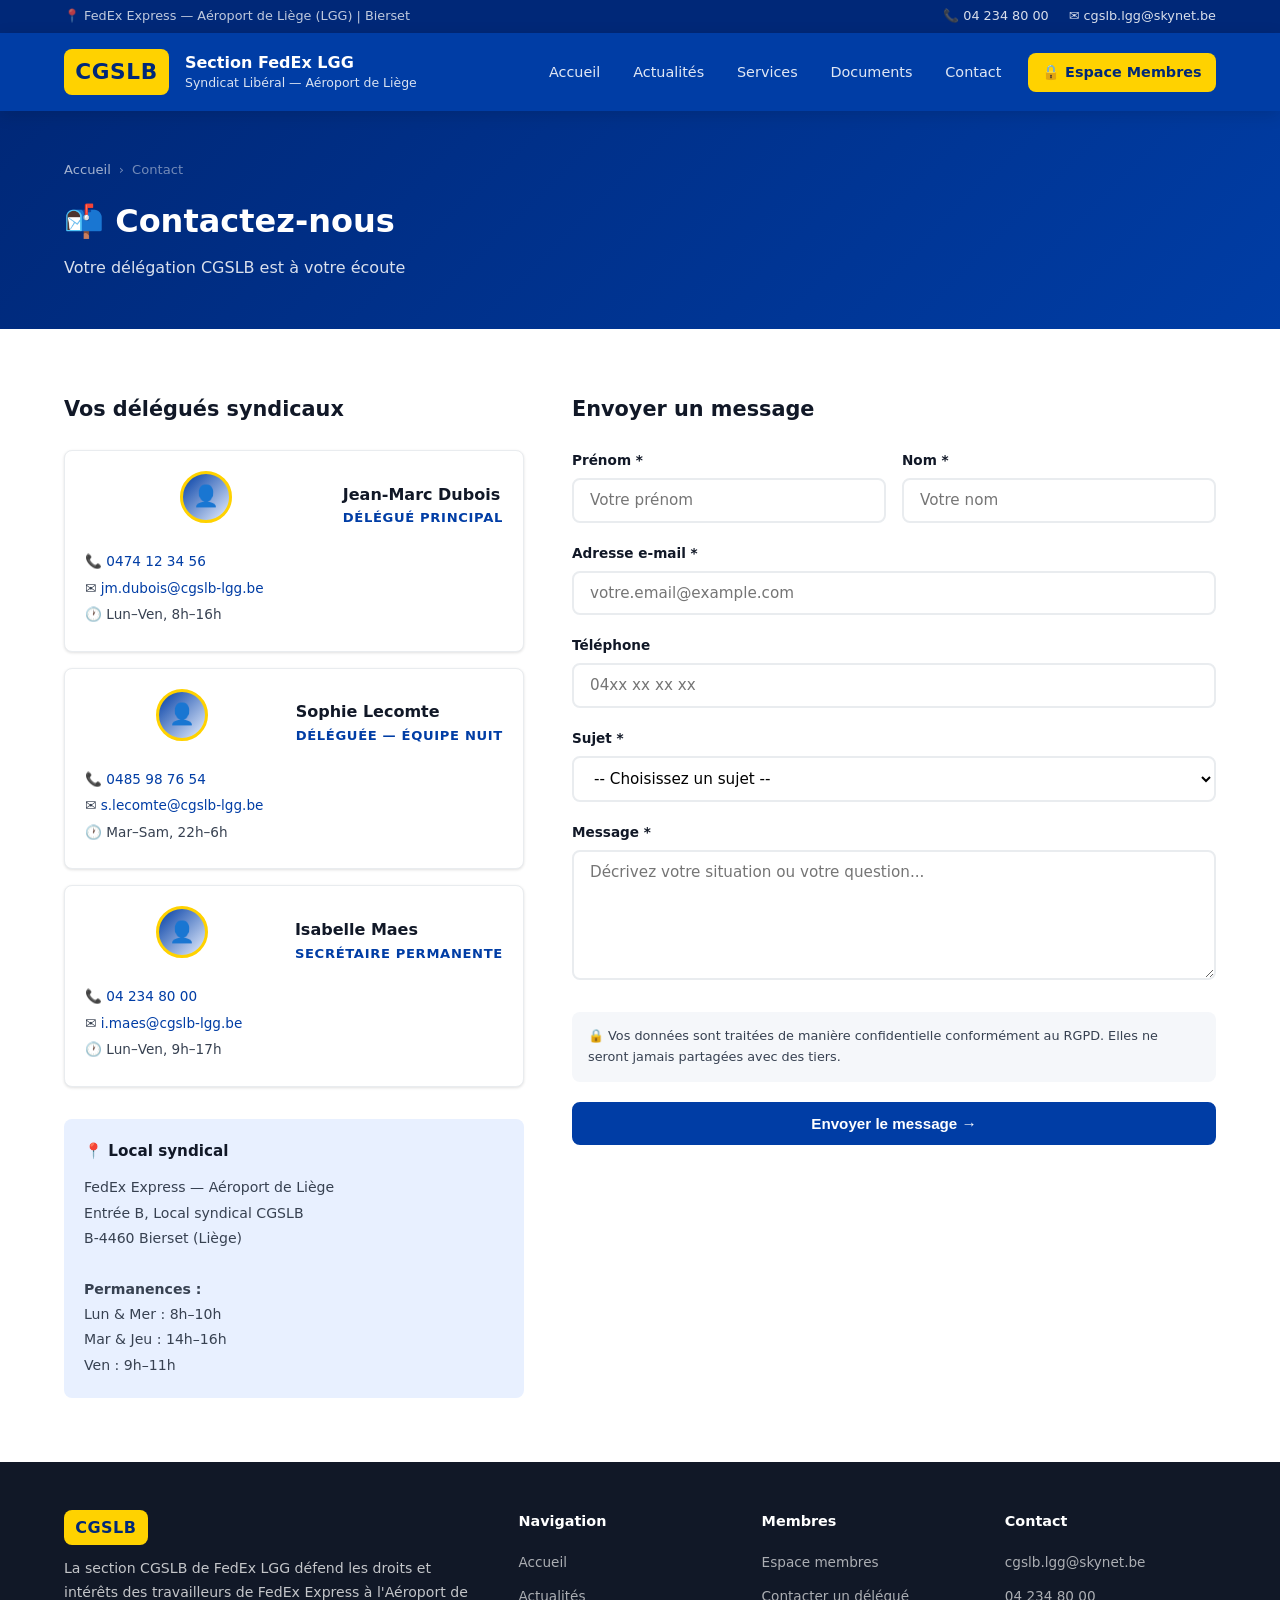
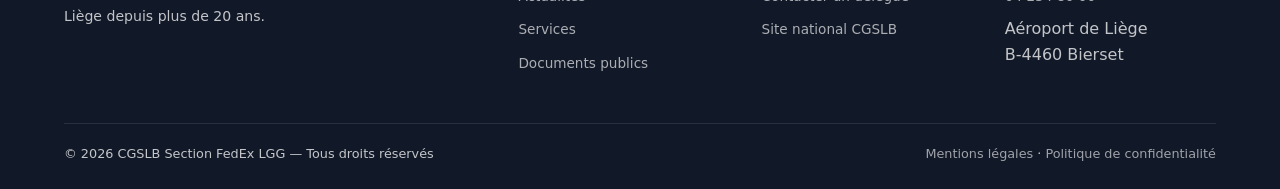
==== contact.html @ e440700e "Add files via upload" ====
<!DOCTYPE html>
<html lang="fr">
<head>
  <meta charset="UTF-8">
  <meta name="viewport" content="width=device-width, initial-scale=1.0">
  <title>Contact — CGSLB FedEx LGG</title>
  <link rel="stylesheet" href="css/style.css">
  <style>
    .contact-form input,
    .contact-form textarea,
    .contact-form select {
      width: 100%; padding: .7rem 1rem; border-radius: var(--radius);
      border: 2px solid var(--gray-200); font-size: .95rem;
      font-family: inherit; transition: var(--transition); outline: none;
      background: var(--white);
    }
    .contact-form input:focus,
    .contact-form textarea:focus,
    .contact-form select:focus {
      border-color: var(--blue-cgslb);
      box-shadow: 0 0 0 3px var(--blue-light);
    }
    .contact-form textarea { resize: vertical; min-height: 130px; }
    .form-row { display: grid; grid-template-columns: 1fr 1fr; gap: 1rem; }
    @media (max-width: 540px) { .form-row { grid-template-columns: 1fr; } }
    .success-msg {
      display: none; background: #F0FDF4; border: 2px solid var(--green);
      border-radius: var(--radius); padding: 1.25rem; text-align: center;
      color: var(--green); font-weight: 600;
    }
    .success-msg.show { display: block; }
  </style>
</head>
<body>

  <div id="topbar-slot"></div>
  <div id="header-slot"></div>
  <div id="modal-slot"></div>

  <div class="page-hero">
    <div class="container">
      <nav class="breadcrumb">
        <a href="index.html">Accueil</a>
        <span>›</span>
        <span>Contact</span>
      </nav>
      <h1>📬 Contactez-nous</h1>
      <p>Votre délégation CGSLB est à votre écoute</p>
    </div>
  </div>

  <section class="section">
    <div class="container">
      <div style="display:grid;grid-template-columns:1fr 1.4fr;gap:3rem;align-items:start">

        <!-- INFOS CONTACT -->
        <div>
          <h2 style="font-size:1.3rem;font-weight:800;margin-bottom:1.5rem">Vos délégués syndicaux</h2>

          <div class="contact-card" style="margin-bottom:1rem;text-align:left;padding:1.25rem">
            <div style="display:flex;align-items:center;gap:1rem;margin-bottom:.75rem">
              <div class="contact-avatar" style="width:52px;height:52px;font-size:1.3rem;flex-shrink:0">👤</div>
              <div>
                <div style="font-weight:700">Jean-Marc Dubois</div>
                <div class="role" style="margin-bottom:0">Délégué principal</div>
              </div>
            </div>
            <div class="contact-info">
              <div>📞 <a href="tel:+32474123456">0474 12 34 56</a></div>
              <div>✉️ <a href="mailto:jm.dubois@cgslb-lgg.be">jm.dubois@cgslb-lgg.be</a></div>
              <div>🕐 Lun–Ven, 8h–16h</div>
            </div>
          </div>

          <div class="contact-card" style="margin-bottom:1rem;text-align:left;padding:1.25rem">
            <div style="display:flex;align-items:center;gap:1rem;margin-bottom:.75rem">
              <div class="contact-avatar" style="width:52px;height:52px;font-size:1.3rem;flex-shrink:0">👤</div>
              <div>
                <div style="font-weight:700">Sophie Lecomte</div>
                <div class="role" style="margin-bottom:0">Déléguée — Équipe nuit</div>
              </div>
            </div>
            <div class="contact-info">
              <div>📞 <a href="tel:+32485987654">0485 98 76 54</a></div>
              <div>✉️ <a href="mailto:s.lecomte@cgslb-lgg.be">s.lecomte@cgslb-lgg.be</a></div>
              <div>🕐 Mar–Sam, 22h–6h</div>
            </div>
          </div>

          <div class="contact-card" style="margin-bottom:2rem;text-align:left;padding:1.25rem">
            <div style="display:flex;align-items:center;gap:1rem;margin-bottom:.75rem">
              <div class="contact-avatar" style="width:52px;height:52px;font-size:1.3rem;flex-shrink:0">👤</div>
              <div>
                <div style="font-weight:700">Isabelle Maes</div>
                <div class="role" style="margin-bottom:0">Secrétaire permanente</div>
              </div>
            </div>
            <div class="contact-info">
              <div>📞 <a href="tel:+3242348000">04 234 80 00</a></div>
              <div>✉️ <a href="mailto:i.maes@cgslb-lgg.be">i.maes@cgslb-lgg.be</a></div>
              <div>🕐 Lun–Ven, 9h–17h</div>
            </div>
          </div>

          <!-- LOCALISATION -->
          <div style="background:var(--blue-light);border-radius:var(--radius);padding:1.25rem">
            <h3 style="font-weight:700;margin-bottom:.75rem;font-size:.95rem">📍 Local syndical</h3>
            <p style="font-size:.88rem;color:var(--gray-700);line-height:1.8">
              FedEx Express — Aéroport de Liège<br>
              Entrée B, Local syndical CGSLB<br>
              B-4460 Bierset (Liège)<br><br>
              <strong>Permanences :</strong><br>
              Lun & Mer : 8h–10h<br>
              Mar & Jeu : 14h–16h<br>
              Ven : 9h–11h
            </p>
          </div>
        </div>

        <!-- FORMULAIRE -->
        <div>
          <h2 style="font-size:1.3rem;font-weight:800;margin-bottom:1.5rem">Envoyer un message</h2>
          <div class="success-msg" id="successMsg">
            ✅ Votre message a bien été envoyé. Un délégué vous contactera dans les plus brefs délais.
          </div>
          <form class="contact-form" id="contactForm" novalidate>
            <div class="form-row" style="margin-bottom:1.25rem">
              <div class="form-group" style="margin:0">
                <label for="firstName" style="display:block;font-size:.85rem;font-weight:600;margin-bottom:.4rem">Prénom *</label>
                <input type="text" id="firstName" placeholder="Votre prénom" required>
              </div>
              <div class="form-group" style="margin:0">
                <label for="lastName" style="display:block;font-size:.85rem;font-weight:600;margin-bottom:.4rem">Nom *</label>
                <input type="text" id="lastName" placeholder="Votre nom" required>
              </div>
            </div>
            <div class="form-group" style="margin-bottom:1.25rem">
              <label for="email" style="display:block;font-size:.85rem;font-weight:600;margin-bottom:.4rem">Adresse e-mail *</label>
              <input type="email" id="email" placeholder="votre.email@example.com" required>
            </div>
            <div class="form-group" style="margin-bottom:1.25rem">
              <label for="phone" style="display:block;font-size:.85rem;font-weight:600;margin-bottom:.4rem">Téléphone</label>
              <input type="tel" id="phone" placeholder="04xx xx xx xx">
            </div>
            <div class="form-group" style="margin-bottom:1.25rem">
              <label for="subject" style="display:block;font-size:.85rem;font-weight:600;margin-bottom:.4rem">Sujet *</label>
              <select id="subject" required>
                <option value="">-- Choisissez un sujet --</option>
                <option>Demande d'adhésion CGSLB</option>
                <option>Litige avec l'employeur</option>
                <option>Question sur les allocations de chômage</option>
                <option>Conditions de travail / sécurité</option>
                <option>Question sur les congés</option>
                <option>Rendez-vous avec un délégué</option>
                <option>Autre question</option>
              </select>
            </div>
            <div class="form-group" style="margin-bottom:1.5rem">
              <label for="message" style="display:block;font-size:.85rem;font-weight:600;margin-bottom:.4rem">Message *</label>
              <textarea id="message" placeholder="Décrivez votre situation ou votre question..." required></textarea>
            </div>
            <div style="background:var(--gray-100);border-radius:var(--radius);padding:.9rem 1rem;font-size:.8rem;color:var(--gray-700);margin-bottom:1.25rem">
              🔒 Vos données sont traitées de manière confidentielle conformément au RGPD. Elles ne seront jamais partagées avec des tiers.
            </div>
            <button type="submit" class="btn btn-blue btn-full">Envoyer le message →</button>
          </form>
        </div>

      </div>
    </div>
  </section>

  <div id="footer-slot"></div>
  <script src="js/components.js"></script>
  <script src="js/main.js"></script>
  <script>
    document.getElementById('contactForm').addEventListener('submit', function(e) {
      e.preventDefault();
      this.style.display = 'none';
      document.getElementById('successMsg').classList.add('show');
    });
  </script>
</body>
</html>
---- css/style.css ----
/* =====================================================
   CGSLB FedEx LGG — Feuille de style principale
   ===================================================== */

:root {
  --blue-cgslb:   #003DA5;
  --blue-dark:    #002878;
  --blue-light:   #E8F0FF;
  --yellow:       #FFD200;
  --yellow-dark:  #E6BD00;
  --white:        #FFFFFF;
  --gray-100:     #F5F7FA;
  --gray-200:     #E9ECEF;
  --gray-400:     #9CA3AF;
  --gray-700:     #374151;
  --gray-900:     #111827;
  --red:          #DC2626;
  --green:        #16A34A;

  --radius:       8px;
  --shadow-sm:    0 1px 3px rgba(0,0,0,.12);
  --shadow-md:    0 4px 16px rgba(0,0,0,.12);
  --shadow-lg:    0 8px 32px rgba(0,0,0,.15);
  --transition:   all .2s ease;
  --max-width:    1200px;
}

/* === RESET === */
*, *::before, *::after { box-sizing: border-box; margin: 0; padding: 0; }
html { scroll-behavior: smooth; font-size: 16px; }
body {
  font-family: 'Segoe UI', system-ui, -apple-system, sans-serif;
  color: var(--gray-900);
  background: var(--white);
  line-height: 1.6;
}
img { max-width: 100%; display: block; }
a { color: var(--blue-cgslb); text-decoration: none; }
a:hover { text-decoration: underline; }
ul { list-style: none; }

/* === UTILITAIRES === */
.container { max-width: var(--max-width); margin: 0 auto; padding: 0 1.5rem; }
.sr-only { position: absolute; width: 1px; height: 1px; overflow: hidden; clip: rect(0,0,0,0); }
.badge {
  display: inline-block; padding: .25rem .65rem; border-radius: 999px;
  font-size: .75rem; font-weight: 700; text-transform: uppercase; letter-spacing: .05em;
}
.badge-yellow  { background: var(--yellow); color: var(--blue-dark); }
.badge-blue    { background: var(--blue-cgslb); color: var(--white); }
.badge-green   { background: #DCFCE7; color: var(--green); }
.badge-red     { background: #FEE2E2; color: var(--red); }

/* === TOPBAR === */
.topbar {
  background: var(--blue-dark);
  color: rgba(255,255,255,.75);
  font-size: .8rem;
  padding: .4rem 0;
}
.topbar .container {
  display: flex; justify-content: space-between; align-items: center; gap: 1rem;
  flex-wrap: wrap;
}
.topbar a { color: rgba(255,255,255,.85); }
.topbar a:hover { color: var(--yellow); text-decoration: none; }
.topbar-links { display: flex; gap: 1.25rem; }

/* === HEADER === */
.site-header {
  background: var(--blue-cgslb);
  color: var(--white);
  padding: 1rem 0;
  position: sticky; top: 0; z-index: 100;
  box-shadow: var(--shadow-md);
}
.header-inner {
  display: flex; justify-content: space-between; align-items: center; gap: 1.5rem;
}
.logo {
  display: flex; align-items: center; gap: 1rem; color: var(--white);
  text-decoration: none;
}
.logo:hover { text-decoration: none; opacity: .9; }
.logo-badge {
  background: var(--yellow); color: var(--blue-dark);
  font-weight: 900; font-size: 1.35rem;
  padding: .35rem .7rem; border-radius: var(--radius);
  letter-spacing: .03em; white-space: nowrap;
}
.logo-text { line-height: 1.2; }
.logo-text strong { display: block; font-size: 1rem; font-weight: 700; }
.logo-text span { font-size: .78rem; opacity: .85; }

/* === NAV === */
.main-nav { display: flex; align-items: center; gap: .25rem; }
.main-nav a {
  color: rgba(255,255,255,.88);
  padding: .5rem .9rem;
  border-radius: var(--radius);
  font-size: .9rem; font-weight: 500;
  transition: var(--transition);
  white-space: nowrap;
}
.main-nav a:hover { background: rgba(255,255,255,.15); color: var(--white); text-decoration: none; }
.main-nav a.active { background: rgba(255,255,255,.2); color: var(--white); }
.nav-members {
  background: var(--yellow) !important;
  color: var(--blue-dark) !important;
  font-weight: 700 !important;
  margin-left: .5rem;
}
.nav-members:hover { background: var(--yellow-dark) !important; color: var(--blue-dark) !important; }

.hamburger { display: none; background: none; border: none; cursor: pointer; color: white; padding: .5rem; }
.hamburger svg { width: 26px; height: 26px; }

/* === HERO === */
.hero {
  background: linear-gradient(135deg, var(--blue-dark) 0%, var(--blue-cgslb) 60%, #1A56DB 100%);
  color: var(--white);
  padding: 5rem 0 4rem;
  position: relative; overflow: hidden;
}
.hero::before {
  content: '';
  position: absolute; top: -60px; right: -60px;
  width: 400px; height: 400px;
  background: radial-gradient(circle, rgba(255,210,0,.15) 0%, transparent 70%);
  border-radius: 50%;
}
.hero-content { position: relative; z-index: 1; }
.hero-eyebrow {
  display: inline-flex; align-items: center; gap: .5rem;
  background: rgba(255,255,255,.12); border: 1px solid rgba(255,255,255,.2);
  padding: .35rem .9rem; border-radius: 999px;
  font-size: .8rem; font-weight: 600; text-transform: uppercase; letter-spacing: .08em;
  margin-bottom: 1.25rem;
}
.hero h1 {
  font-size: clamp(1.8rem, 4vw, 2.8rem);
  font-weight: 800; line-height: 1.15;
  margin-bottom: 1.25rem;
}
.hero h1 em { color: var(--yellow); font-style: normal; }
.hero p {
  font-size: 1.1rem; opacity: .88; max-width: 600px; margin-bottom: 2rem;
}
.hero-actions { display: flex; gap: 1rem; flex-wrap: wrap; }
.hero-stats {
  display: grid; grid-template-columns: repeat(3, 1fr);
  gap: 1.5rem; margin-top: 3.5rem;
  padding-top: 2.5rem;
  border-top: 1px solid rgba(255,255,255,.15);
}
.stat-item { text-align: center; }
.stat-number { font-size: 2rem; font-weight: 800; color: var(--yellow); display: block; }
.stat-label { font-size: .82rem; opacity: .8; }

/* === BOUTONS === */
.btn {
  display: inline-flex; align-items: center; gap: .5rem;
  padding: .7rem 1.5rem; border-radius: var(--radius);
  font-weight: 600; font-size: .95rem;
  cursor: pointer; border: 2px solid transparent;
  transition: var(--transition); white-space: nowrap;
  text-decoration: none !important;
}
.btn-primary { background: var(--yellow); color: var(--blue-dark); border-color: var(--yellow); }
.btn-primary:hover { background: var(--yellow-dark); border-color: var(--yellow-dark); }
.btn-outline { background: transparent; color: var(--white); border-color: rgba(255,255,255,.5); }
.btn-outline:hover { background: rgba(255,255,255,.12); border-color: white; }
.btn-blue { background: var(--blue-cgslb); color: white; border-color: var(--blue-cgslb); }
.btn-blue:hover { background: var(--blue-dark); border-color: var(--blue-dark); }
.btn-sm { padding: .45rem 1rem; font-size: .85rem; }

/* === SECTIONS === */
.section { padding: 4rem 0; }
.section-alt { background: var(--gray-100); }
.section-dark { background: var(--blue-dark); color: var(--white); }
.section-header { text-align: center; margin-bottom: 3rem; }
.section-header .label {
  font-size: .8rem; font-weight: 700; text-transform: uppercase; letter-spacing: .1em;
  color: var(--blue-cgslb); margin-bottom: .5rem; display: block;
}
.section-dark .label { color: var(--yellow); }
.section-header h2 { font-size: clamp(1.5rem, 3vw, 2.2rem); font-weight: 800; margin-bottom: .75rem; }
.section-header p { color: var(--gray-700); max-width: 580px; margin: 0 auto; font-size: 1.05rem; }
.section-dark p { color: rgba(255,255,255,.8); }

/* === CARTES ACTUALITÉS === */
.news-grid { display: grid; grid-template-columns: repeat(auto-fill, minmax(300px, 1fr)); gap: 1.5rem; }
.news-card {
  background: var(--white); border-radius: var(--radius); overflow: hidden;
  box-shadow: var(--shadow-sm); border: 1px solid var(--gray-200);
  transition: var(--transition);
}
.news-card:hover { box-shadow: var(--shadow-md); transform: translateY(-3px); }
.news-card-img {
  height: 160px; background: linear-gradient(135deg, var(--blue-cgslb), #1A56DB);
  display: flex; align-items: center; justify-content: center;
  font-size: 3rem;
}
.news-card-body { padding: 1.25rem; }
.news-card-meta { display: flex; align-items: center; gap: .75rem; margin-bottom: .75rem; }
.news-date { font-size: .78rem; color: var(--gray-400); }
.news-card h3 { font-size: 1rem; font-weight: 700; margin-bottom: .6rem; line-height: 1.4; }
.news-card p { font-size: .88rem; color: var(--gray-700); }
.news-card-footer { padding: 0 1.25rem 1.25rem; }
.news-card-footer a { font-size: .85rem; font-weight: 600; }

/* === AVANTAGES === */
.benefits-grid { display: grid; grid-template-columns: repeat(auto-fill, minmax(240px, 1fr)); gap: 1.5rem; }
.benefit-card {
  background: rgba(255,255,255,.07); border: 1px solid rgba(255,255,255,.1);
  border-radius: var(--radius); padding: 1.75rem 1.5rem;
  transition: var(--transition);
}
.benefit-card:hover { background: rgba(255,255,255,.12); }
.benefit-icon { font-size: 2rem; margin-bottom: 1rem; }
.benefit-card h3 { font-size: 1rem; font-weight: 700; margin-bottom: .5rem; color: var(--yellow); }
.benefit-card p { font-size: .88rem; opacity: .8; }

/* === CONTACTS === */
.contacts-grid { display: grid; grid-template-columns: repeat(auto-fill, minmax(260px, 1fr)); gap: 1.5rem; }
.contact-card {
  background: var(--white); border-radius: var(--radius);
  border: 1px solid var(--gray-200); padding: 1.75rem;
  box-shadow: var(--shadow-sm); text-align: center;
}
.contact-avatar {
  width: 72px; height: 72px; border-radius: 50%;
  background: linear-gradient(135deg, var(--blue-cgslb), var(--blue-light));
  display: flex; align-items: center; justify-content: center;
  font-size: 1.75rem; margin: 0 auto 1rem;
  border: 3px solid var(--yellow);
}
.contact-card h3 { font-weight: 700; margin-bottom: .25rem; }
.contact-card .role { font-size: .82rem; color: var(--blue-cgslb); font-weight: 600; margin-bottom: .75rem; text-transform: uppercase; letter-spacing: .05em; }
.contact-info { font-size: .85rem; color: var(--gray-700); }
.contact-info div { margin-bottom: .3rem; }

/* === MODAL LOGIN === */
.modal-overlay {
  display: none; position: fixed; inset: 0;
  background: rgba(0,0,0,.6); backdrop-filter: blur(4px);
  z-index: 1000; align-items: center; justify-content: center;
}
.modal-overlay.active { display: flex; }
.modal {
  background: var(--white); border-radius: calc(var(--radius)*1.5);
  padding: 2.5rem; max-width: 420px; width: 90%;
  box-shadow: var(--shadow-lg); position: relative;
  animation: slideUp .25s ease;
}
@keyframes slideUp {
  from { opacity: 0; transform: translateY(20px); }
  to   { opacity: 1; transform: translateY(0); }
}
.modal-close {
  position: absolute; top: 1rem; right: 1rem;
  background: var(--gray-100); border: none; cursor: pointer;
  width: 32px; height: 32px; border-radius: 50%;
  display: flex; align-items: center; justify-content: center;
  font-size: 1.1rem; color: var(--gray-700);
  transition: var(--transition);
}
.modal-close:hover { background: var(--gray-200); }
.modal-logo { text-align: center; margin-bottom: 1.5rem; }
.modal-logo .badge { font-size: 1.1rem; padding: .5rem 1rem; }
.modal h2 { font-size: 1.3rem; font-weight: 800; text-align: center; margin-bottom: .4rem; }
.modal .subtitle { text-align: center; color: var(--gray-700); font-size: .9rem; margin-bottom: 1.75rem; }
.form-group { margin-bottom: 1.25rem; }
.form-group label { display: block; font-size: .85rem; font-weight: 600; margin-bottom: .4rem; }
.form-group input {
  width: 100%; padding: .7rem 1rem; border-radius: var(--radius);
  border: 2px solid var(--gray-200); font-size: .95rem;
  transition: var(--transition); outline: none;
}
.form-group input:focus { border-color: var(--blue-cgslb); box-shadow: 0 0 0 3px var(--blue-light); }
.form-error {
  background: #FEF2F2; border: 1px solid #FECACA;
  color: var(--red); padding: .65rem 1rem;
  border-radius: var(--radius); font-size: .85rem;
  margin-bottom: 1rem; display: none;
}
.form-error.show { display: block; }
.btn-full { width: 100%; justify-content: center; }

/* === ESPACE MEMBRES === */
.members-area { display: none; }
.members-area.active { display: block; }
.logout-bar {
  background: var(--blue-light); border-bottom: 1px solid #BFDBFE;
  padding: .6rem 0;
}
.logout-bar .container { display: flex; justify-content: space-between; align-items: center; }
.logout-bar p { font-size: .85rem; color: var(--blue-dark); font-weight: 500; }
.members-grid { display: grid; grid-template-columns: repeat(auto-fill, minmax(280px, 1fr)); gap: 1.5rem; }
.member-card {
  background: var(--white); border-radius: var(--radius);
  border: 1px solid var(--gray-200); padding: 1.75rem;
  box-shadow: var(--shadow-sm); transition: var(--transition);
}
.member-card:hover { box-shadow: var(--shadow-md); border-color: var(--blue-cgslb); }
.member-card-icon {
  width: 52px; height: 52px; background: var(--blue-light);
  border-radius: var(--radius); display: flex; align-items: center;
  justify-content: center; font-size: 1.5rem; margin-bottom: 1rem;
}
.member-card h3 { font-size: 1rem; font-weight: 700; margin-bottom: .5rem; }
.member-card p { font-size: .85rem; color: var(--gray-700); margin-bottom: 1rem; }
.doc-list { border-top: 1px solid var(--gray-200); padding-top: .75rem; }
.doc-list li {
  display: flex; align-items: center; gap: .6rem;
  padding: .45rem 0; font-size: .85rem; border-bottom: 1px solid var(--gray-100);
  cursor: pointer; transition: var(--transition);
}
.doc-list li:hover { color: var(--blue-cgslb); }
.doc-list li:last-child { border-bottom: none; }
.doc-icon { font-size: 1rem; }

/* === PAGE PROTÉGÉE LOCK === */
.locked-area {
  text-align: center; padding: 5rem 2rem;
}
.lock-icon { font-size: 4rem; margin-bottom: 1rem; }
.locked-area h2 { font-size: 1.5rem; font-weight: 800; margin-bottom: .75rem; }
.locked-area p { color: var(--gray-700); margin-bottom: 2rem; }

/* === PIED DE PAGE === */
.site-footer {
  background: var(--gray-900); color: rgba(255,255,255,.75);
  padding: 3rem 0 1.5rem;
}
.footer-grid {
  display: grid; grid-template-columns: 2fr 1fr 1fr 1fr;
  gap: 2rem; margin-bottom: 2.5rem;
}
.footer-about p { font-size: .88rem; margin-top: .75rem; line-height: 1.7; }
.footer-col h4 { color: var(--white); font-weight: 700; margin-bottom: 1rem; font-size: .9rem; }
.footer-col ul li { margin-bottom: .5rem; }
.footer-col ul li a { font-size: .85rem; color: rgba(255,255,255,.65); }
.footer-col ul li a:hover { color: var(--yellow); text-decoration: none; }
.footer-bottom {
  border-top: 1px solid rgba(255,255,255,.1);
  padding-top: 1.25rem; font-size: .8rem;
  display: flex; justify-content: space-between; align-items: center; flex-wrap: wrap; gap: .75rem;
}
.footer-bottom a { color: rgba(255,255,255,.6); }
.footer-bottom a:hover { color: var(--yellow); }

/* === ALERTE === */
.alert {
  padding: 1rem 1.25rem; border-radius: var(--radius);
  border-left: 4px solid; display: flex; align-items: flex-start; gap: .75rem;
  margin-bottom: 1.25rem;
}
.alert-info { background: #EFF6FF; border-color: var(--blue-cgslb); }
.alert-warning { background: #FFFBEB; border-color: var(--yellow); }
.alert .alert-icon { font-size: 1.1rem; margin-top: .05rem; flex-shrink: 0; }
.alert strong { font-weight: 700; }
.alert p { font-size: .88rem; margin-top: .2rem; }

/* === PAGE INTERNE === */
.page-hero {
  background: linear-gradient(135deg, var(--blue-dark), var(--blue-cgslb));
  color: white; padding: 3rem 0;
}
.page-hero h1 { font-size: 2rem; font-weight: 800; }
.page-hero p { opacity: .85; margin-top: .5rem; }
.breadcrumb { display: flex; gap: .5rem; align-items: center; font-size: .82rem; margin-bottom: 1rem; opacity: .75; }
.breadcrumb a { color: rgba(255,255,255,.85); }
.breadcrumb span { opacity: .6; }

/* === RESPONSIVE === */
@media (max-width: 900px) {
  .footer-grid { grid-template-columns: 1fr 1fr; }
  .hero-stats { grid-template-columns: repeat(3, 1fr); }
}

@media (max-width: 640px) {
  .topbar .container { flex-direction: column; text-align: center; gap: .25rem; }
  .header-inner { position: relative; }
  .main-nav {
    display: none; flex-direction: column; align-items: stretch;
    position: absolute; top: 100%; left: 0; right: 0;
    background: var(--blue-dark); padding: 1rem;
    box-shadow: var(--shadow-md); border-radius: 0 0 var(--radius) var(--radius);
  }
  .main-nav.open { display: flex; }
  .main-nav a { padding: .75rem 1rem; border-radius: var(--radius); }
  .nav-members { margin-left: 0; margin-top: .5rem; text-align: center; }
  .hamburger { display: flex; }
  .hero { padding: 3rem 0; }
  .hero-stats { grid-template-columns: repeat(3, 1fr); gap: .75rem; }
  .stat-number { font-size: 1.5rem; }
  .footer-grid { grid-template-columns: 1fr; }
  .footer-bottom { flex-direction: column; text-align: center; }
}
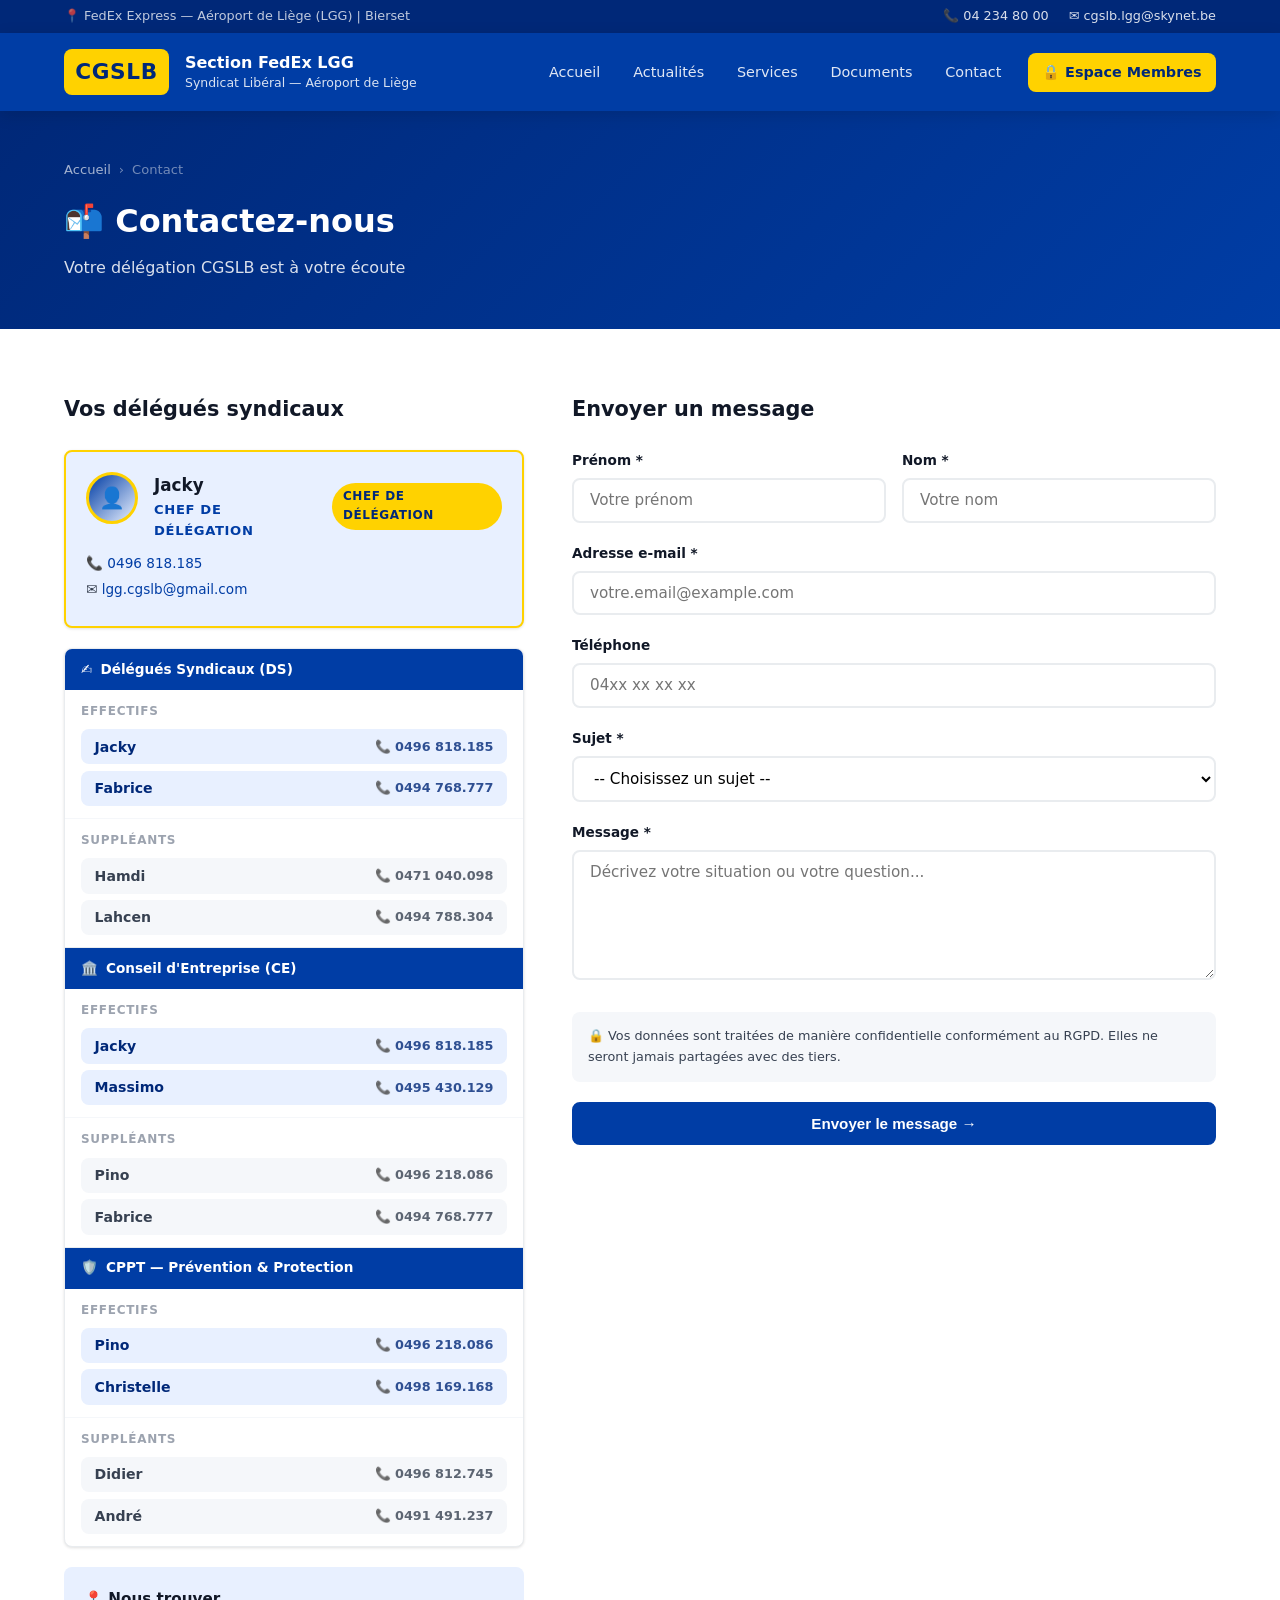
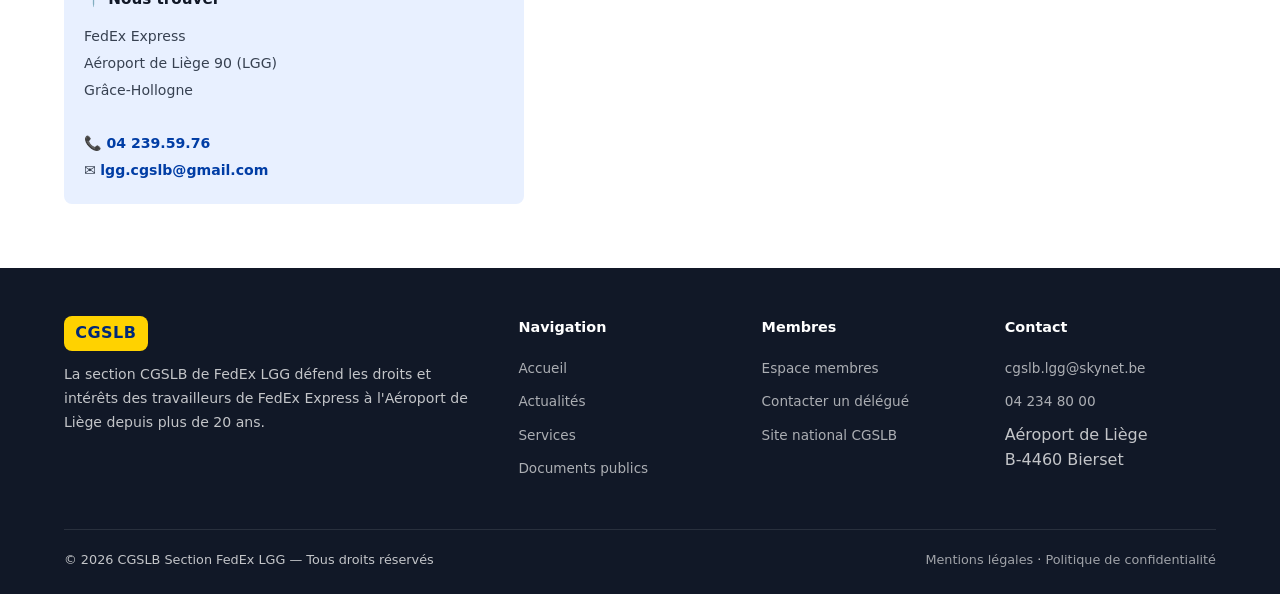
==== commit 3fde82bc: "Add files via upload" ====
--- a/contact.html
+++ b/contact.html
@@ -57,62 +57,117 @@
         <div>
           <h2 style="font-size:1.3rem;font-weight:800;margin-bottom:1.5rem">Vos délégués syndicaux</h2>
 
-          <div class="contact-card" style="margin-bottom:1rem;text-align:left;padding:1.25rem">
+          <!-- Chef de délégation -->
+          <div class="contact-card" style="margin-bottom:1.25rem;text-align:left;padding:1.25rem;border:2px solid var(--yellow);background:var(--blue-light)">
             <div style="display:flex;align-items:center;gap:1rem;margin-bottom:.75rem">
               <div class="contact-avatar" style="width:52px;height:52px;font-size:1.3rem;flex-shrink:0">👤</div>
               <div>
-                <div style="font-weight:700">Jean-Marc Dubois</div>
-                <div class="role" style="margin-bottom:0">Délégué principal</div>
-              </div>
+                <div style="font-weight:800;font-size:1.05rem">Jacky</div>
+                <div class="role" style="margin-bottom:0">Chef de délégation</div>
+              </div>
+              <span class="badge badge-yellow" style="margin-left:auto">Chef de délégation</span>
             </div>
             <div class="contact-info">
-              <div>📞 <a href="tel:+32474123456">0474 12 34 56</a></div>
-              <div>✉️ <a href="mailto:jm.dubois@cgslb-lgg.be">jm.dubois@cgslb-lgg.be</a></div>
-              <div>🕐 Lun–Ven, 8h–16h</div>
-            </div>
-          </div>
-
-          <div class="contact-card" style="margin-bottom:1rem;text-align:left;padding:1.25rem">
-            <div style="display:flex;align-items:center;gap:1rem;margin-bottom:.75rem">
-              <div class="contact-avatar" style="width:52px;height:52px;font-size:1.3rem;flex-shrink:0">👤</div>
-              <div>
-                <div style="font-weight:700">Sophie Lecomte</div>
-                <div class="role" style="margin-bottom:0">Déléguée — Équipe nuit</div>
-              </div>
-            </div>
-            <div class="contact-info">
-              <div>📞 <a href="tel:+32485987654">0485 98 76 54</a></div>
-              <div>✉️ <a href="mailto:s.lecomte@cgslb-lgg.be">s.lecomte@cgslb-lgg.be</a></div>
-              <div>🕐 Mar–Sam, 22h–6h</div>
-            </div>
-          </div>
-
-          <div class="contact-card" style="margin-bottom:2rem;text-align:left;padding:1.25rem">
-            <div style="display:flex;align-items:center;gap:1rem;margin-bottom:.75rem">
-              <div class="contact-avatar" style="width:52px;height:52px;font-size:1.3rem;flex-shrink:0">👤</div>
-              <div>
-                <div style="font-weight:700">Isabelle Maes</div>
-                <div class="role" style="margin-bottom:0">Secrétaire permanente</div>
-              </div>
-            </div>
-            <div class="contact-info">
-              <div>📞 <a href="tel:+3242348000">04 234 80 00</a></div>
-              <div>✉️ <a href="mailto:i.maes@cgslb-lgg.be">i.maes@cgslb-lgg.be</a></div>
-              <div>🕐 Lun–Ven, 9h–17h</div>
-            </div>
+              <div>📞 <a href="tel:+32496818185">0496 818.185</a></div>
+              <div>✉️ <a href="mailto:lgg.cgslb@gmail.com">lgg.cgslb@gmail.com</a></div>
+            </div>
+          </div>
+
+          <!-- Tableau des mandats -->
+          <div style="background:var(--white);border:1px solid var(--gray-200);border-radius:var(--radius);overflow:hidden;margin-bottom:1.25rem;box-shadow:var(--shadow-sm)">
+
+            <!-- DS -->
+            <div style="background:var(--blue-cgslb);color:white;padding:.6rem 1rem;font-weight:700;font-size:.85rem;display:flex;align-items:center;gap:.5rem">
+              <span>✍️</span> Délégués Syndicaux (DS)
+            </div>
+            <div style="padding:.75rem 1rem;border-bottom:1px solid var(--gray-100)">
+              <div style="font-size:.75rem;font-weight:700;text-transform:uppercase;letter-spacing:.06em;color:var(--gray-400);margin-bottom:.5rem">Effectifs</div>
+              <div style="display:flex;flex-direction:column;gap:.4rem">
+                <a href="tel:+32496818185" style="display:flex;justify-content:space-between;align-items:center;background:var(--blue-light);padding:.4rem .85rem;border-radius:var(--radius);font-weight:600;color:var(--blue-dark);text-decoration:none;font-size:.88rem">
+                  <span>Jacky</span><span style="font-size:.8rem;opacity:.8">📞 0496 818.185</span>
+                </a>
+                <a href="tel:+32494768777" style="display:flex;justify-content:space-between;align-items:center;background:var(--blue-light);padding:.4rem .85rem;border-radius:var(--radius);font-weight:600;color:var(--blue-dark);text-decoration:none;font-size:.88rem">
+                  <span>Fabrice</span><span style="font-size:.8rem;opacity:.8">📞 0494 768.777</span>
+                </a>
+              </div>
+            </div>
+            <div style="padding:.75rem 1rem;border-bottom:1px solid var(--gray-200)">
+              <div style="font-size:.75rem;font-weight:700;text-transform:uppercase;letter-spacing:.06em;color:var(--gray-400);margin-bottom:.5rem">Suppléants</div>
+              <div style="display:flex;flex-direction:column;gap:.4rem">
+                <a href="tel:+32471040098" style="display:flex;justify-content:space-between;align-items:center;background:var(--gray-100);padding:.4rem .85rem;border-radius:var(--radius);font-weight:600;color:var(--gray-700);text-decoration:none;font-size:.88rem">
+                  <span>Hamdi</span><span style="font-size:.8rem;opacity:.8">📞 0471 040.098</span>
+                </a>
+                <a href="tel:+32494788304" style="display:flex;justify-content:space-between;align-items:center;background:var(--gray-100);padding:.4rem .85rem;border-radius:var(--radius);font-weight:600;color:var(--gray-700);text-decoration:none;font-size:.88rem">
+                  <span>Lahcen</span><span style="font-size:.8rem;opacity:.8">📞 0494 788.304</span>
+                </a>
+              </div>
+            </div>
+
+            <!-- CE -->
+            <div style="background:var(--blue-cgslb);color:white;padding:.6rem 1rem;font-weight:700;font-size:.85rem;display:flex;align-items:center;gap:.5rem">
+              <span>🏛️</span> Conseil d'Entreprise (CE)
+            </div>
+            <div style="padding:.75rem 1rem;border-bottom:1px solid var(--gray-100)">
+              <div style="font-size:.75rem;font-weight:700;text-transform:uppercase;letter-spacing:.06em;color:var(--gray-400);margin-bottom:.5rem">Effectifs</div>
+              <div style="display:flex;flex-direction:column;gap:.4rem">
+                <a href="tel:+32496818185" style="display:flex;justify-content:space-between;align-items:center;background:var(--blue-light);padding:.4rem .85rem;border-radius:var(--radius);font-weight:600;color:var(--blue-dark);text-decoration:none;font-size:.88rem">
+                  <span>Jacky</span><span style="font-size:.8rem;opacity:.8">📞 0496 818.185</span>
+                </a>
+                <a href="tel:+32495430129" style="display:flex;justify-content:space-between;align-items:center;background:var(--blue-light);padding:.4rem .85rem;border-radius:var(--radius);font-weight:600;color:var(--blue-dark);text-decoration:none;font-size:.88rem">
+                  <span>Massimo</span><span style="font-size:.8rem;opacity:.8">📞 0495 430.129</span>
+                </a>
+              </div>
+            </div>
+            <div style="padding:.75rem 1rem;border-bottom:1px solid var(--gray-200)">
+              <div style="font-size:.75rem;font-weight:700;text-transform:uppercase;letter-spacing:.06em;color:var(--gray-400);margin-bottom:.5rem">Suppléants</div>
+              <div style="display:flex;flex-direction:column;gap:.4rem">
+                <a href="tel:+32496218086" style="display:flex;justify-content:space-between;align-items:center;background:var(--gray-100);padding:.4rem .85rem;border-radius:var(--radius);font-weight:600;color:var(--gray-700);text-decoration:none;font-size:.88rem">
+                  <span>Pino</span><span style="font-size:.8rem;opacity:.8">📞 0496 218.086</span>
+                </a>
+                <a href="tel:+32494768777" style="display:flex;justify-content:space-between;align-items:center;background:var(--gray-100);padding:.4rem .85rem;border-radius:var(--radius);font-weight:600;color:var(--gray-700);text-decoration:none;font-size:.88rem">
+                  <span>Fabrice</span><span style="font-size:.8rem;opacity:.8">📞 0494 768.777</span>
+                </a>
+              </div>
+            </div>
+
+            <!-- CPPT -->
+            <div style="background:var(--blue-cgslb);color:white;padding:.6rem 1rem;font-weight:700;font-size:.85rem;display:flex;align-items:center;gap:.5rem">
+              <span>🛡️</span> CPPT — Prévention &amp; Protection
+            </div>
+            <div style="padding:.75rem 1rem;border-bottom:1px solid var(--gray-100)">
+              <div style="font-size:.75rem;font-weight:700;text-transform:uppercase;letter-spacing:.06em;color:var(--gray-400);margin-bottom:.5rem">Effectifs</div>
+              <div style="display:flex;flex-direction:column;gap:.4rem">
+                <a href="tel:+32496218086" style="display:flex;justify-content:space-between;align-items:center;background:var(--blue-light);padding:.4rem .85rem;border-radius:var(--radius);font-weight:600;color:var(--blue-dark);text-decoration:none;font-size:.88rem">
+                  <span>Pino</span><span style="font-size:.8rem;opacity:.8">📞 0496 218.086</span>
+                </a>
+                <a href="tel:+32498169168" style="display:flex;justify-content:space-between;align-items:center;background:var(--blue-light);padding:.4rem .85rem;border-radius:var(--radius);font-weight:600;color:var(--blue-dark);text-decoration:none;font-size:.88rem">
+                  <span>Christelle</span><span style="font-size:.8rem;opacity:.8">📞 0498 169.168</span>
+                </a>
+              </div>
+            </div>
+            <div style="padding:.75rem 1rem">
+              <div style="font-size:.75rem;font-weight:700;text-transform:uppercase;letter-spacing:.06em;color:var(--gray-400);margin-bottom:.5rem">Suppléants</div>
+              <div style="display:flex;flex-direction:column;gap:.4rem">
+                <a href="tel:+32496812745" style="display:flex;justify-content:space-between;align-items:center;background:var(--gray-100);padding:.4rem .85rem;border-radius:var(--radius);font-weight:600;color:var(--gray-700);text-decoration:none;font-size:.88rem">
+                  <span>Didier</span><span style="font-size:.8rem;opacity:.8">📞 0496 812.745</span>
+                </a>
+                <a href="tel:+32491491237" style="display:flex;justify-content:space-between;align-items:center;background:var(--gray-100);padding:.4rem .85rem;border-radius:var(--radius);font-weight:600;color:var(--gray-700);text-decoration:none;font-size:.88rem">
+                  <span>André</span><span style="font-size:.8rem;opacity:.8">📞 0491 491.237</span>
+                </a>
+              </div>
+            </div>
+
           </div>
 
           <!-- LOCALISATION -->
           <div style="background:var(--blue-light);border-radius:var(--radius);padding:1.25rem">
-            <h3 style="font-weight:700;margin-bottom:.75rem;font-size:.95rem">📍 Local syndical</h3>
-            <p style="font-size:.88rem;color:var(--gray-700);line-height:1.8">
-              FedEx Express — Aéroport de Liège<br>
-              Entrée B, Local syndical CGSLB<br>
-              B-4460 Bierset (Liège)<br><br>
-              <strong>Permanences :</strong><br>
-              Lun & Mer : 8h–10h<br>
-              Mar & Jeu : 14h–16h<br>
-              Ven : 9h–11h
+            <h3 style="font-weight:700;margin-bottom:.75rem;font-size:.95rem">📍 Nous trouver</h3>
+            <p style="font-size:.88rem;color:var(--gray-700);line-height:1.9">
+              FedEx Express<br>
+              Aéroport de Liège 90 (LGG)<br>
+              Grâce-Hollogne<br><br>
+              📞 <a href="tel:+3242395976" style="font-weight:600">04 239.59.76</a><br>
+              ✉️ <a href="mailto:lgg.cgslb@gmail.com" style="font-weight:600">lgg.cgslb@gmail.com</a>
             </p>
           </div>
         </div>
